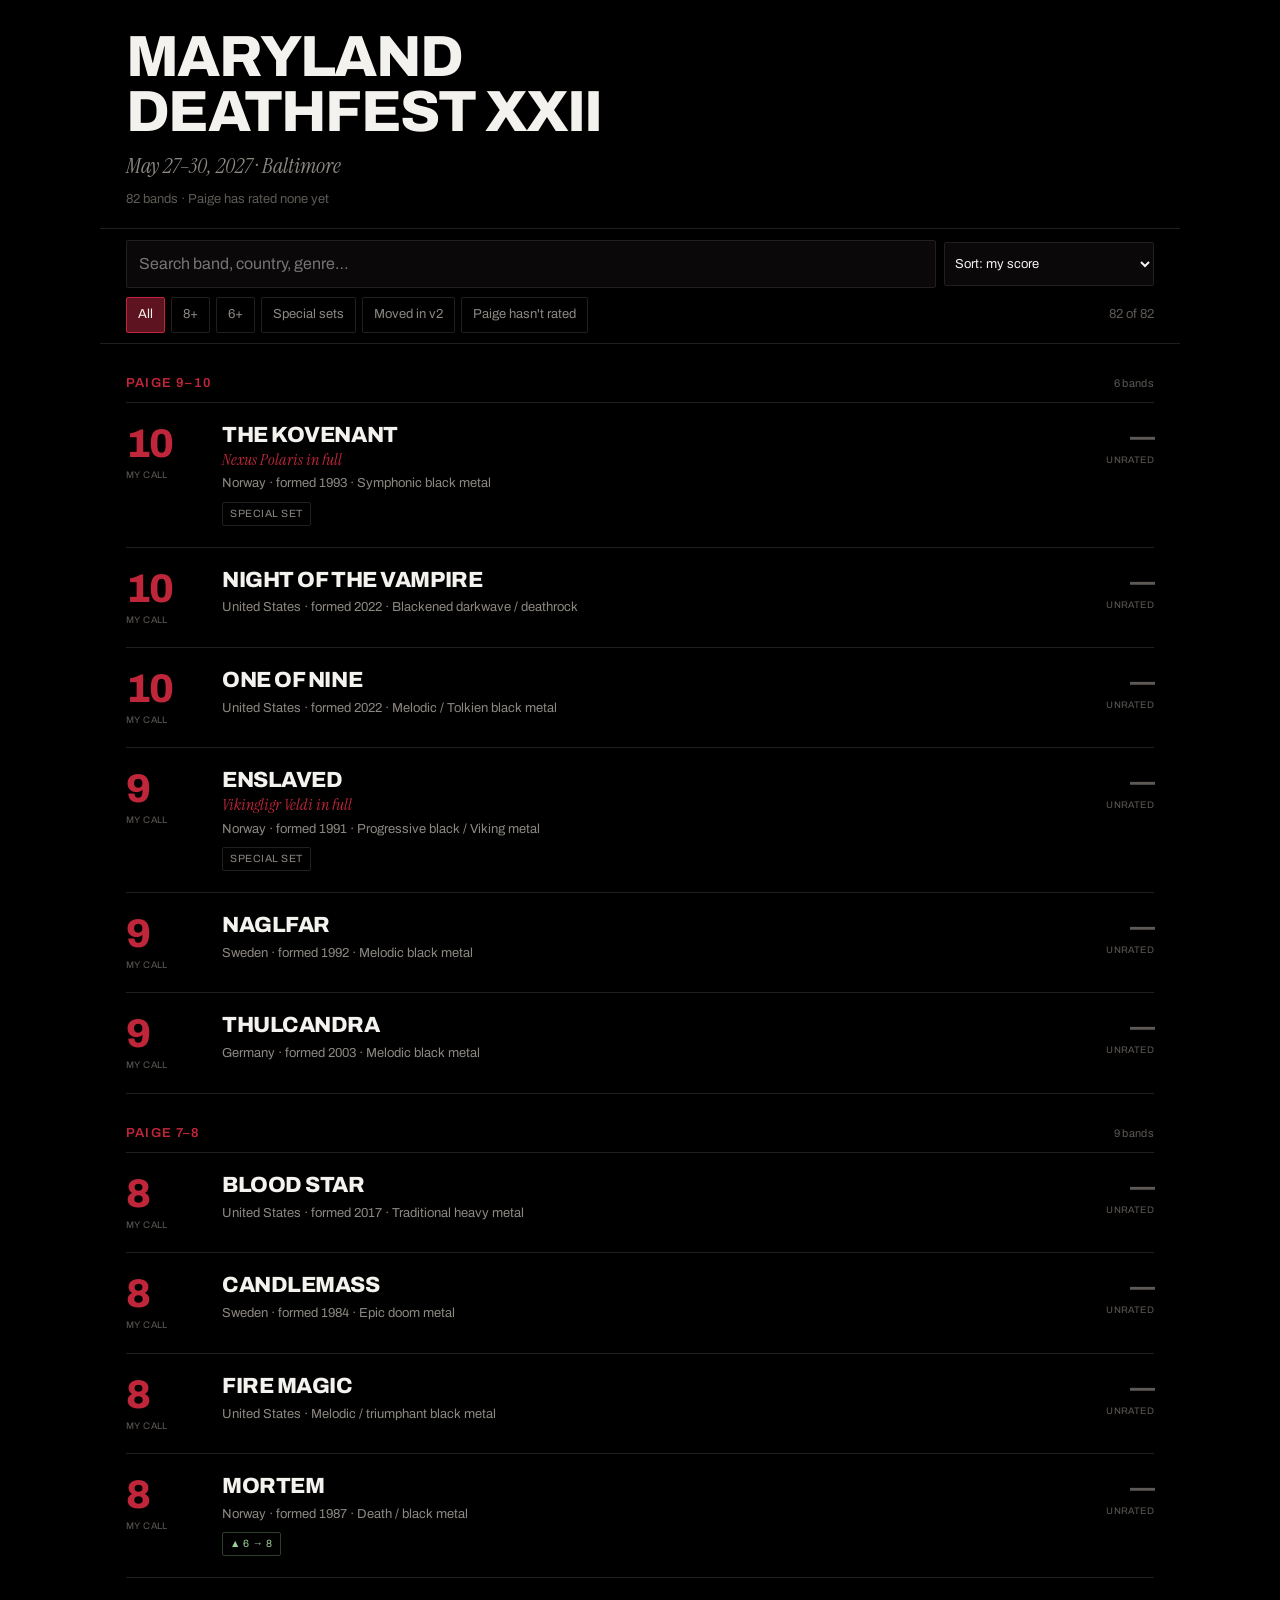
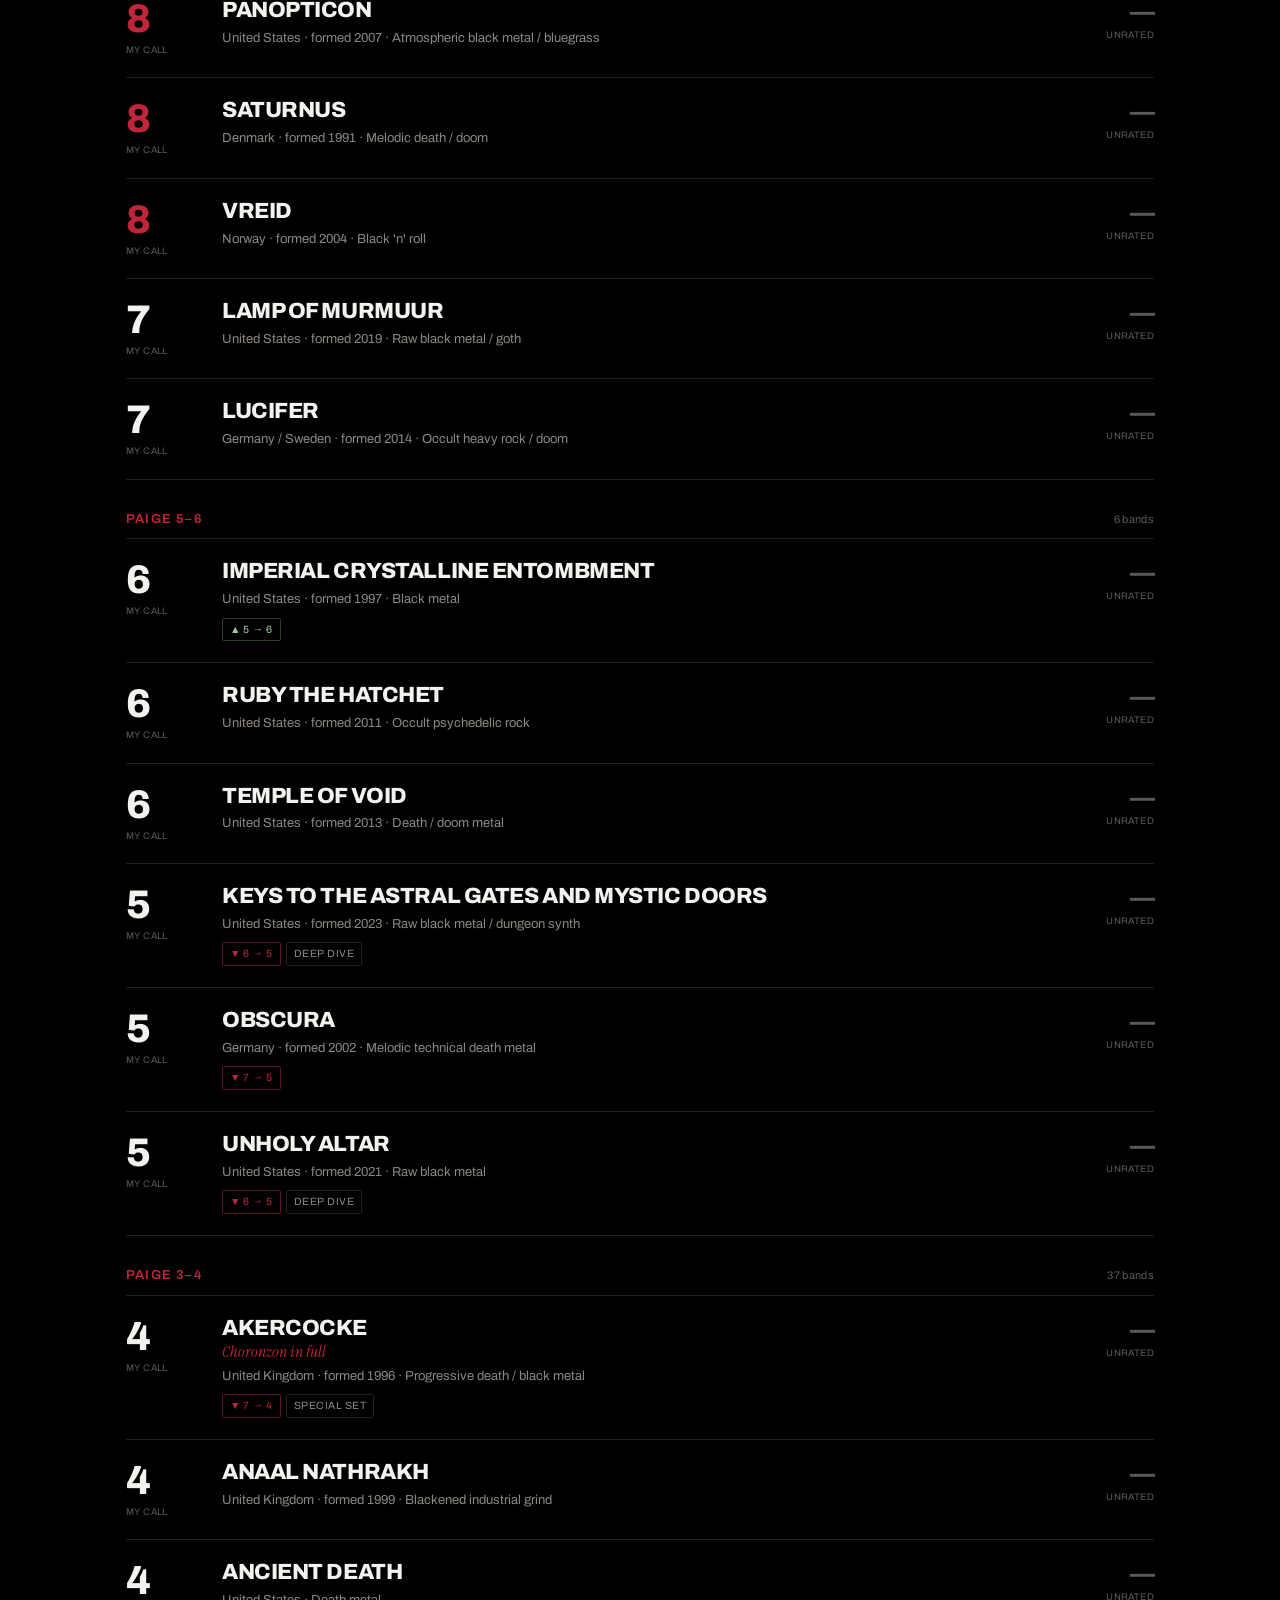
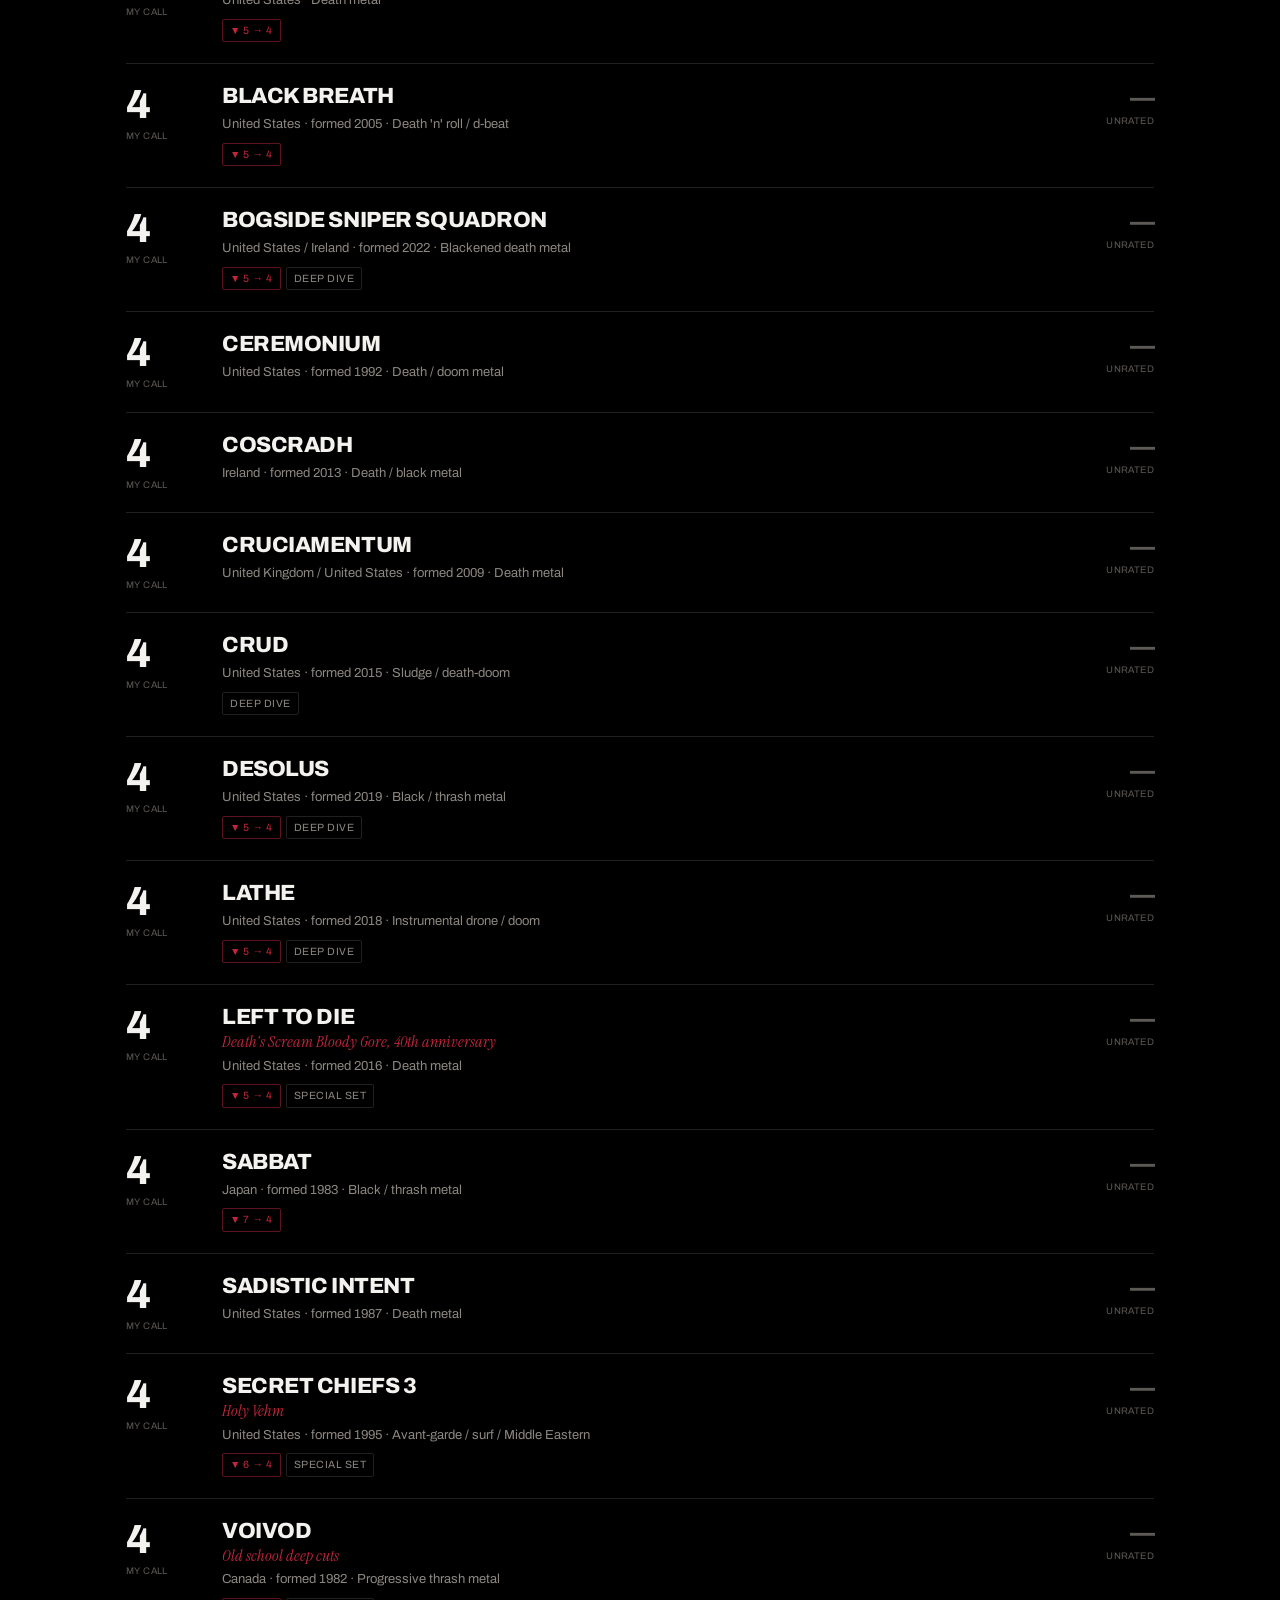
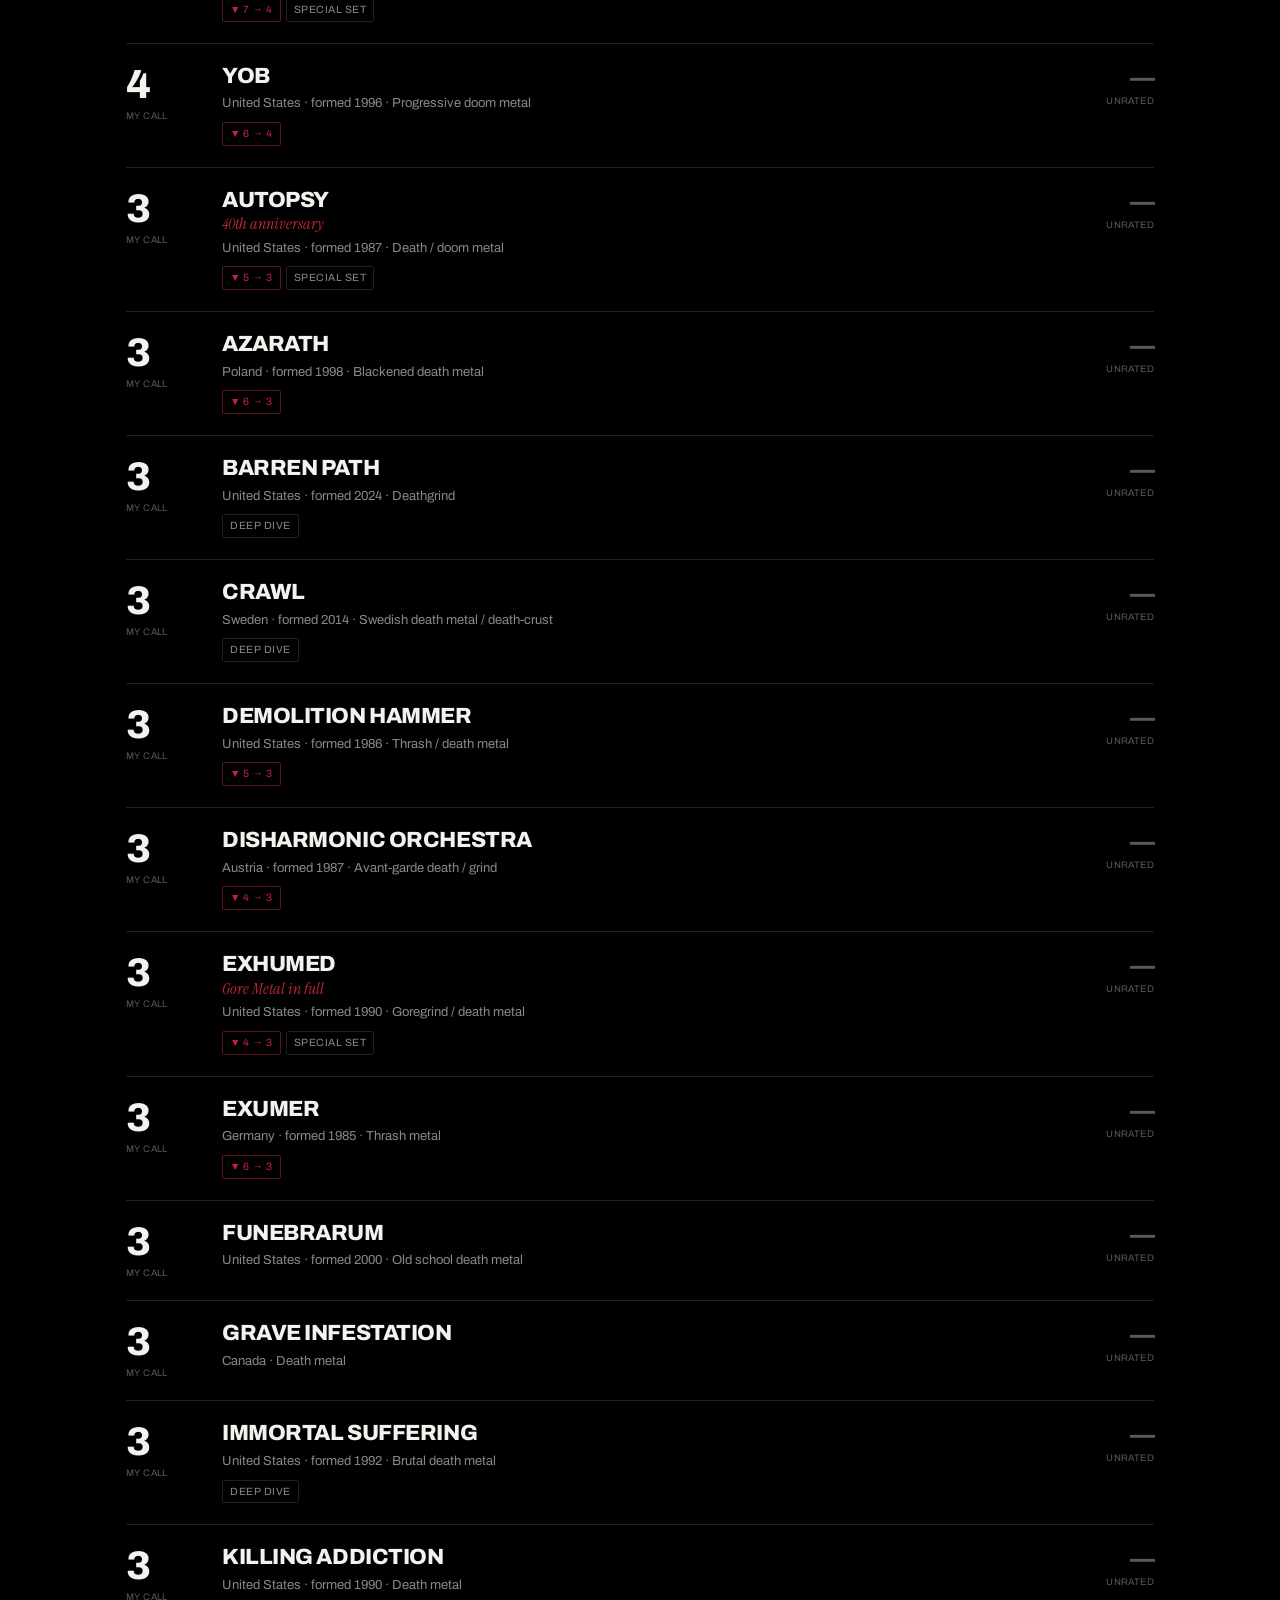
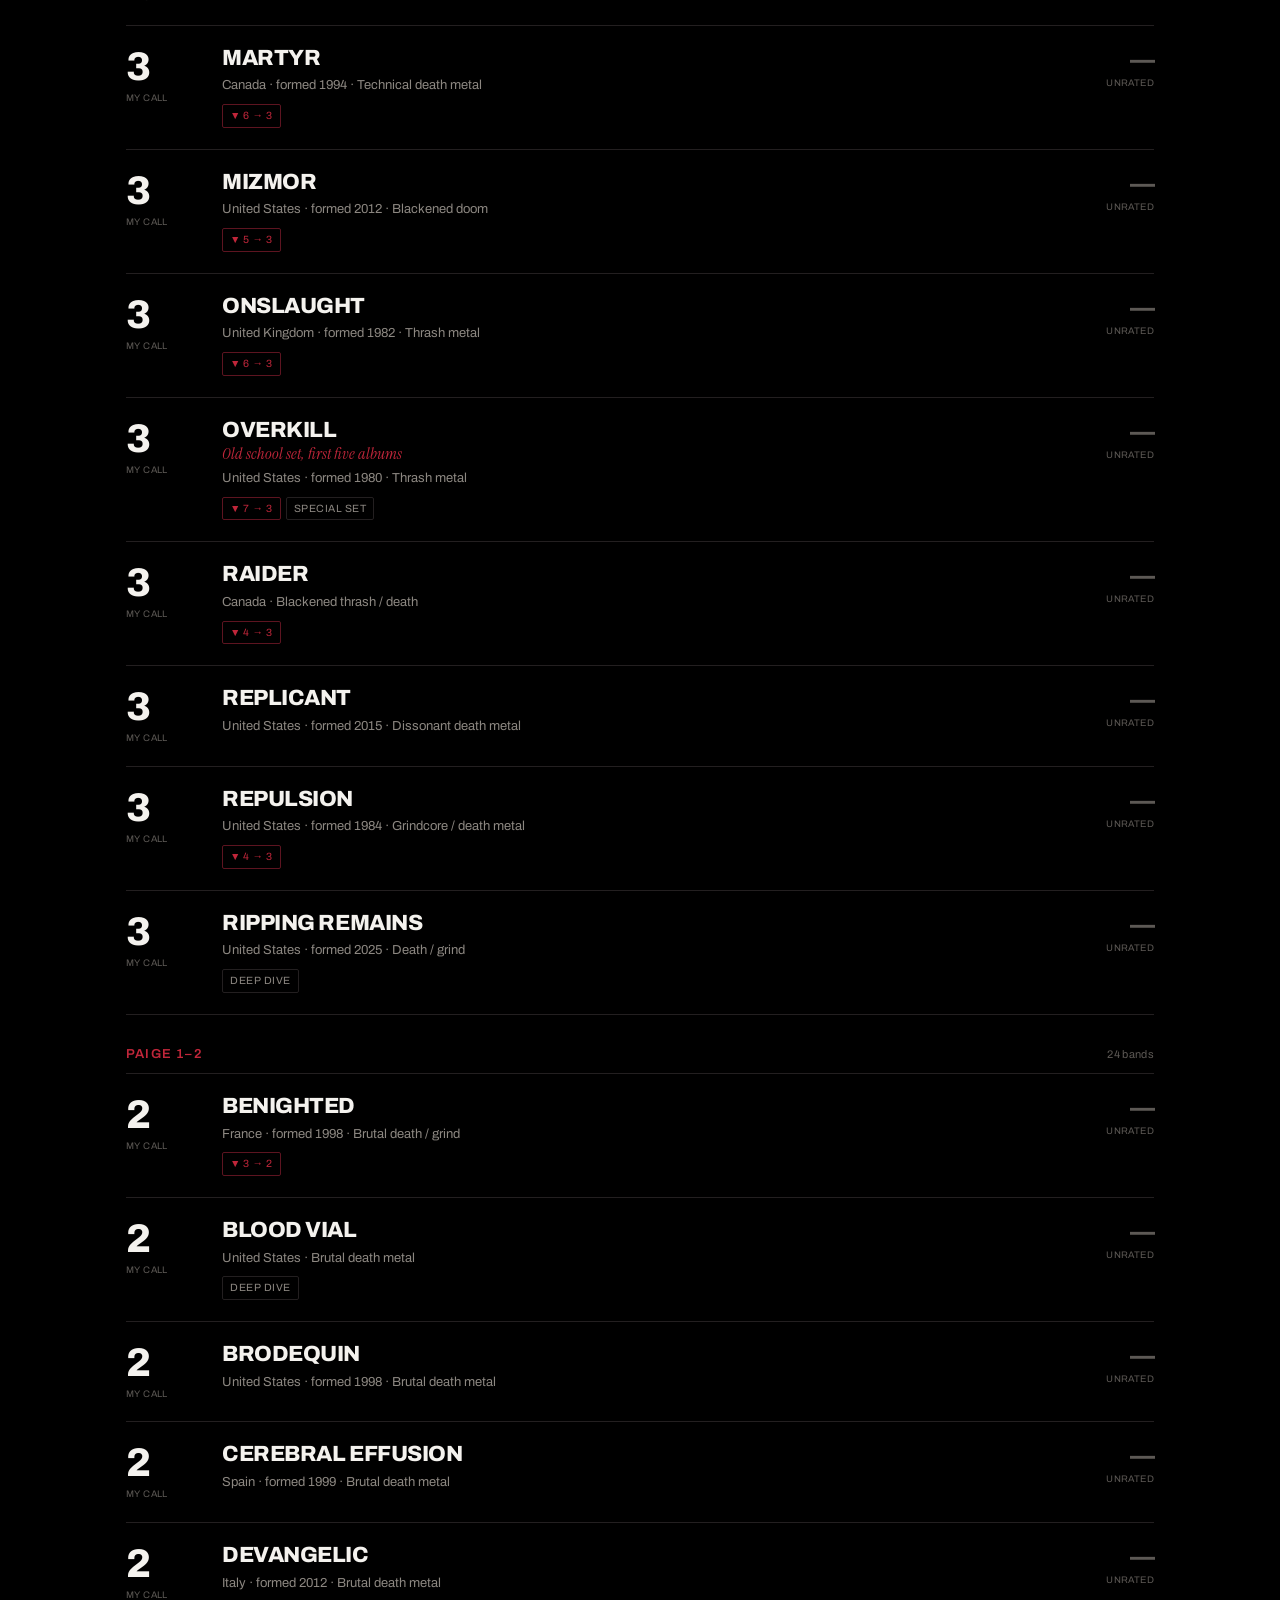
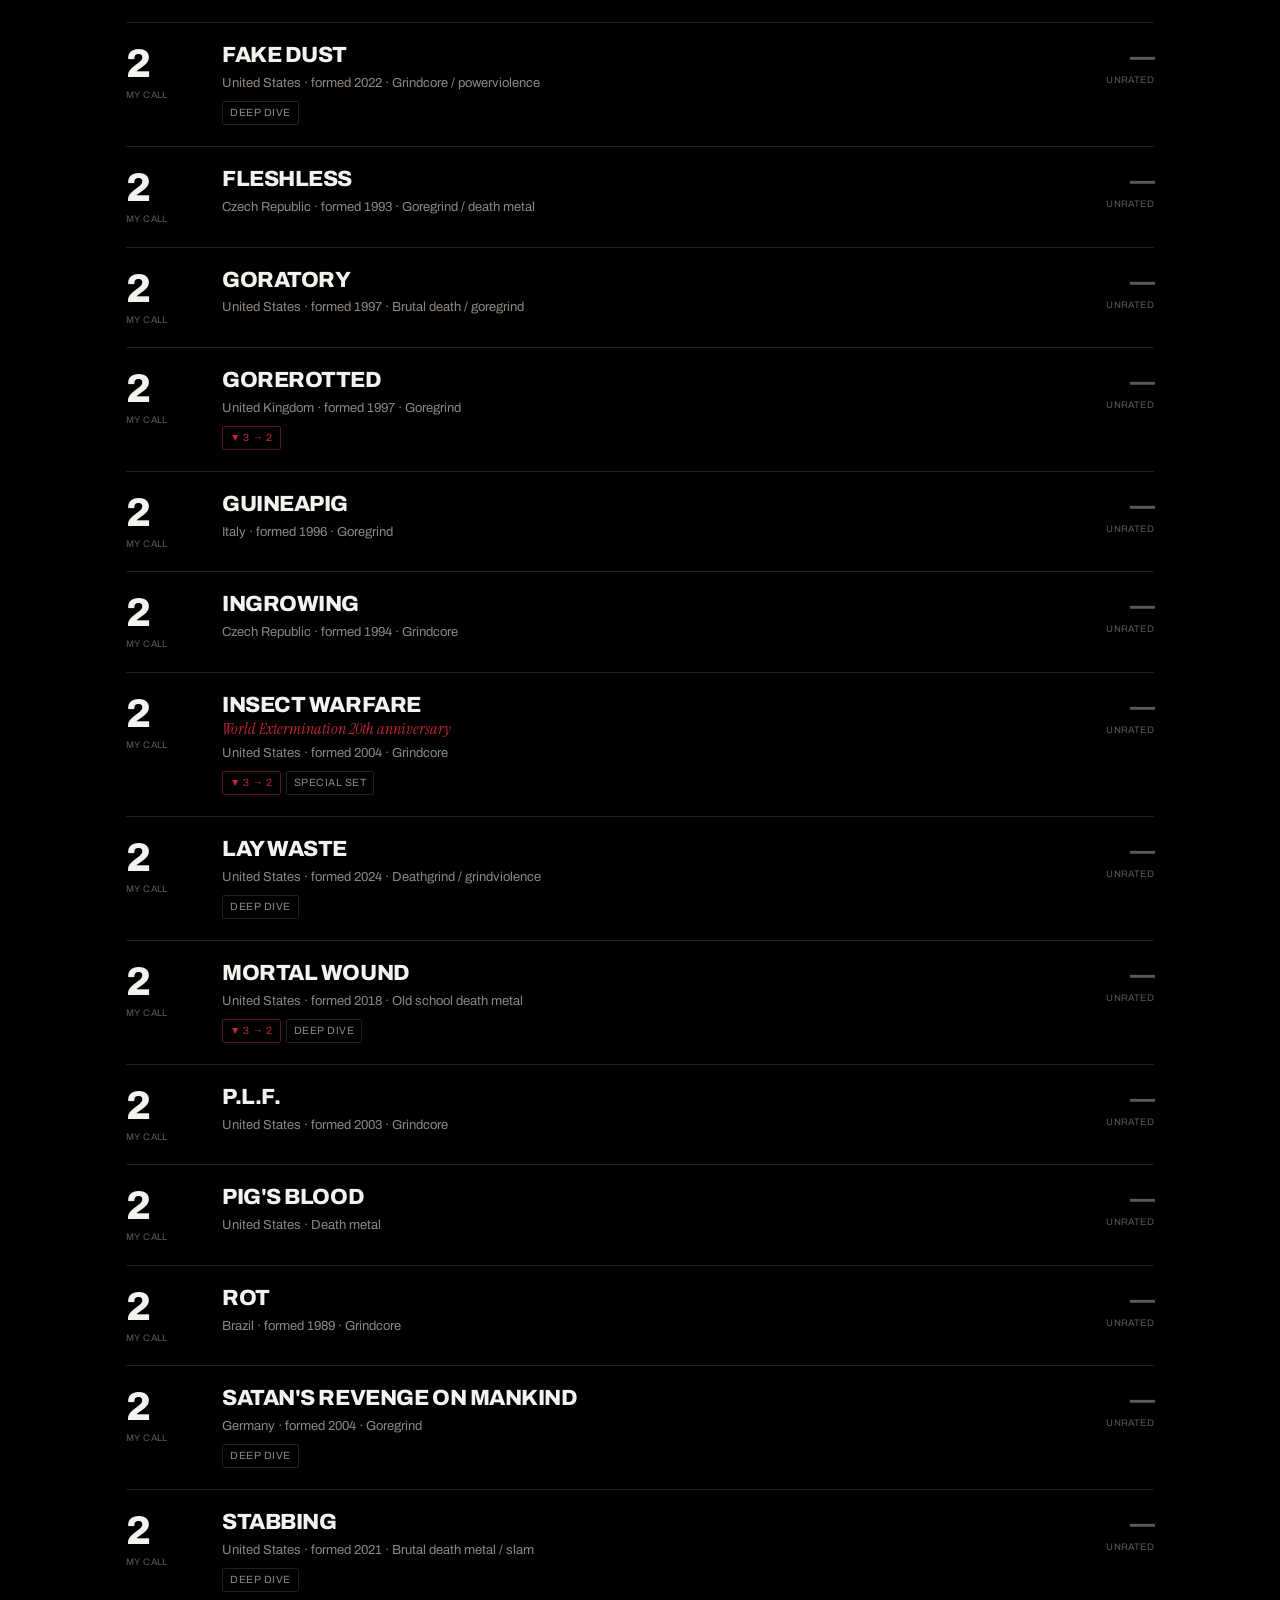
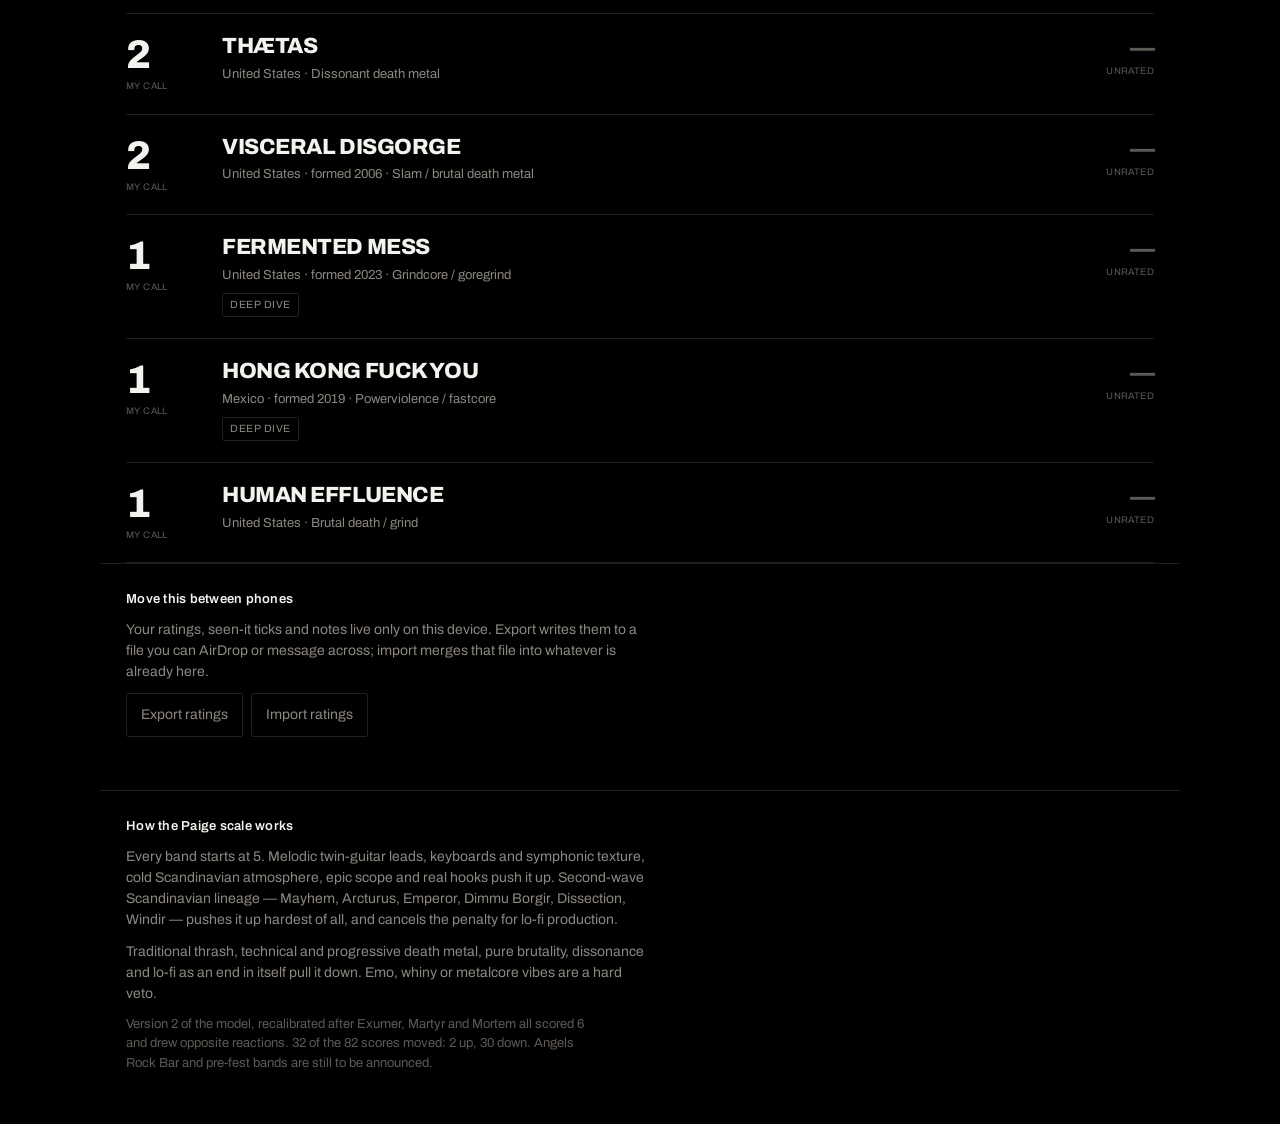
==== mdf/index.html @ 5a0ac35f "Add the MDF XXII companion app as an installable sub-app An offline-capable guide to the 82 announce" ====
<!DOCTYPE html>
<html lang="en">
<head>
<meta charset="utf-8">
<meta name="viewport" content="width=device-width, initial-scale=1, viewport-fit=cover">
<meta name="color-scheme" content="dark">
<meta name="theme-color" content="#000000">
<title>MDF XXII</title>
<link rel="manifest" href="./manifest.webmanifest">
<link rel="icon" href="./icons/icon-192.png" type="image/png">
<link rel="apple-touch-icon" href="./icons/apple-touch-icon-180.png">
<meta name="apple-mobile-web-app-capable" content="yes">
<meta name="mobile-web-app-capable" content="yes">
<meta name="apple-mobile-web-app-title" content="MDF XXII">
<meta name="apple-mobile-web-app-status-bar-style" content="black-translucent">
<meta name="description" content="Maryland Deathfest XXII band guide with the Paige scale, offline.">
<link rel="stylesheet" href="./app.css">
</head>
<body>

<header class="masthead">
  <h1>Maryland<br>Deathfest XXII</h1>
  <p class="dates">May 27&ndash;30, 2027 &middot; Baltimore</p>
  <p class="tally" id="tally">Loading&hellip;</p>
</header>

<div class="controls">
  <div class="row">
    <input type="search" id="q" placeholder="Search band, country, genre&hellip;" aria-label="Search bands"
           autocomplete="off" autocorrect="off" autocapitalize="off" spellcheck="false">
    <select id="sort" aria-label="Sort the list">
      <option value="paige">Sort: my score</option>
      <option value="gap">Sort: disagreements</option>
      <option value="name">Sort: band A&ndash;Z</option>
      <option value="country">Sort: country A&ndash;Z</option>
      <option value="formed">Sort: year formed</option>
    </select>
  </div>
  <div class="chips" role="group" aria-label="Filters">
    <button class="chip" data-filter="all" aria-pressed="true">All</button>
    <button class="chip" data-filter="p8">8+</button>
    <button class="chip" data-filter="p6">6+</button>
    <button class="chip" data-filter="sets">Special sets</button>
    <button class="chip" data-filter="moved">Moved in v2</button>
    <button class="chip" data-filter="unrated">Paige hasn't rated</button>
    <span class="count" id="count"></span>
  </div>
</div>

<main id="list" aria-live="polite"></main>

<section class="panel" id="tools">
  <h2>Move this between phones</h2>
  <p>Your ratings, seen-it ticks and notes live only on this device. Export writes them to a file you can
    AirDrop or message across; import merges that file into whatever is already here.</p>
  <div class="toolrow">
    <button id="export" class="btn">Export ratings</button>
    <button id="import" class="btn">Import ratings</button>
    <input type="file" id="importFile" accept="application/json,.json" hidden>
  </div>
  <p class="status" id="toolStatus" role="status"></p>
</section>

<footer>
  <h2>How the Paige scale works</h2>
  <p>Every band starts at 5. Melodic twin-guitar leads, keyboards and symphonic texture, cold Scandinavian
    atmosphere, epic scope and real hooks push it up. Second-wave Scandinavian lineage &mdash; Mayhem, Arcturus,
    Emperor, Dimmu Borgir, Dissection, Windir &mdash; pushes it up hardest of all, and cancels the penalty for
    lo-fi production.</p>
  <p>Traditional thrash, technical and progressive death metal, pure brutality, dissonance and lo-fi as an end
    in itself pull it down. Emo, whiny or metalcore vibes are a hard veto.</p>
  <p class="fine">Version 2 of the model, recalibrated after Exumer, Martyr and Mortem all scored 6 and drew
    opposite reactions. 32 of the 82 scores moved: 2 up, 30 down. Angels Rock Bar and pre-fest bands are
    still to be announced.</p>
</footer>

<script src="./app.js"></script>
</body>
</html>
---- mdf/app.css ----
/* Maryland Deathfest XXII companion. Black app, one accent, no light mode.
   Fonts are self-hosted so the app renders identically with no signal. */

@font-face{
  font-family:'Archivo';
  src:url('./fonts/archivo-var-latin.woff2') format('woff2');
  font-weight:100 900;
  font-style:normal;
  font-display:swap;
}
@font-face{
  font-family:'Instrument Serif';
  src:url('./fonts/instrument-serif-italic-latin.woff2') format('woff2');
  font-weight:400;
  font-style:italic;
  font-display:swap;
}

:root{
  --ink:#f4f2ee;
  --dim:#8c8781;
  --dimmer:#5d5955;
  --blood:#c0263a;
  --bloodlow:#5d1420;
  --rule:#231f20;
  --sunk:#0a0809;
  --sans:Archivo,-apple-system,BlinkMacSystemFont,"Helvetica Neue",Arial,sans-serif;
  --serif:'Instrument Serif',Georgia,serif;
  --gutter:18px;
  --tap:44px;
}

*{box-sizing:border-box;-webkit-tap-highlight-color:transparent}
html{-webkit-text-size-adjust:100%}

body{
  margin:0;
  background:#000;
  color:var(--ink);
  font-family:var(--sans);
  font-size:16px;
  line-height:1.5;
  padding-left:env(safe-area-inset-left);
  padding-right:env(safe-area-inset-right);
}

/* Every top-level band shares one gutter and one measure. */
.masthead,.controls,#list,.panel,footer{
  max-width:1080px;
  margin:0 auto;
  padding-left:var(--gutter);
  padding-right:var(--gutter);
}

/* ---- masthead ---- */
.masthead{
  padding-top:calc(30px + env(safe-area-inset-top));
  padding-bottom:18px;
  border-bottom:1px solid var(--rule);
}
h1{
  margin:0;
  font-size:clamp(30px,8.5vw,58px);
  font-weight:800;
  letter-spacing:-.03em;
  line-height:.94;
  text-transform:uppercase;
  text-wrap:balance;
}
.dates{
  margin:10px 0 0;
  font-family:var(--serif);
  font-style:italic;
  font-size:clamp(16px,4.2vw,22px);
  color:var(--dim);
}
.tally{margin:8px 0 0;color:var(--dimmer);font-size:13px;font-variant-numeric:tabular-nums}

/* ---- sticky controls ---- */
.controls{
  position:sticky;
  top:0;
  z-index:5;
  background:#000;
  border-bottom:1px solid var(--rule);
  padding-top:calc(11px + env(safe-area-inset-top));
  padding-bottom:10px;
}
.row{display:flex;gap:8px;align-items:center;flex-wrap:wrap}
input[type=search],select,textarea{
  background:var(--sunk);
  border:1px solid var(--rule);
  color:var(--ink);
  font:inherit;
  border-radius:2px;
}
input[type=search]{
  flex:2 1 150px;
  min-width:0;
  font-size:16px; /* 16px stops iOS zooming the page on focus */
  padding:11px 12px;
  min-height:var(--tap);
}
/* Shares the row with the search field rather than wrapping below it —
   that wrap cost 47px of sticky bar on every phone width. */
select{flex:1 1 112px;min-width:0;max-width:210px;font-size:13px;padding:0 6px;min-height:var(--tap)}
input[type=search]:focus{outline:2px solid var(--blood);outline-offset:-1px}
select:focus-visible,.chip:focus-visible,.btn:focus-visible,.rate button:focus-visible,
.rowhead:focus-visible,.seen:focus-visible,textarea:focus-visible{
  outline:2px solid var(--blood);
  outline-offset:2px;
}
.chips{display:flex;flex-wrap:wrap;gap:6px;margin-top:9px;align-items:center}
.chip{
  background:none;
  border:1px solid var(--rule);
  color:var(--dim);
  font:inherit;
  font-size:13px;
  padding:7px 11px;
  min-height:36px;
  border-radius:2px;
  cursor:pointer;
}
.chip[aria-pressed=true]{border-color:var(--blood);color:var(--ink);background:var(--bloodlow)}
.count{
  margin-left:auto;
  color:var(--dimmer);
  font-size:13px;
  white-space:nowrap;
  font-variant-numeric:tabular-nums;
}

/* ---- list ---- */
#list{padding-top:0;padding-bottom:0}
.ghead{
  display:flex;
  align-items:baseline;
  justify-content:space-between;
  gap:14px;
  margin:0;
  padding:30px 0 9px;
  border-bottom:1px solid var(--rule);
  font-size:13px;
  font-weight:600;
  text-transform:uppercase;
  letter-spacing:.09em;
  color:var(--blood);
}
.ghead small{
  color:var(--dimmer);
  font-size:11px;
  font-weight:400;
  letter-spacing:.03em;
  text-transform:none;
  white-space:nowrap;
  font-variant-numeric:tabular-nums;
}

.band{border-bottom:1px solid var(--rule)}

/* The whole collapsed row is the tap target. */
.rowhead{
  width:100%;
  display:grid;
  grid-template-columns:52px 1fr auto;
  gap:0 15px;
  align-items:start;
  background:none;
  border:0;
  color:inherit;
  font:inherit;
  text-align:left;
  padding:17px 0;
  min-height:var(--tap);
  cursor:pointer;
}
.score{font-size:31px;font-weight:800;line-height:1;letter-spacing:-.04em}
.score small{
  display:block;
  font-size:9.5px;
  font-weight:400;
  letter-spacing:.04em;
  text-transform:uppercase;
  color:var(--dimmer);
  margin-top:5px;
  line-height:1.3;
}
.s-hi{color:var(--blood)}
.bandname{
  margin:0;
  font-size:clamp(17px,4.6vw,22px);
  font-weight:800;
  text-transform:uppercase;
  letter-spacing:-.02em;
  line-height:1.08;
}
.setnote{
  display:block;
  margin-top:3px;
  font-family:var(--serif);
  font-style:italic;
  font-weight:400;
  font-size:.74em;
  text-transform:none;
  letter-spacing:0;
  color:var(--blood);
}
.facts{margin:6px 0 0;color:var(--dim);font-size:13px}
.tags{display:flex;flex-wrap:wrap;gap:5px;margin-top:8px}
.tag{
  font-size:10.5px;
  letter-spacing:.05em;
  text-transform:uppercase;
  color:var(--dim);
  border:1px solid var(--rule);
  padding:3px 7px;
  border-radius:2px;
}
.tag.down{color:var(--blood);border-color:var(--bloodlow)}
.tag.up{color:#9ecf9a;border-color:#2c3f2b}
.tag.seentag{color:var(--ink);border-color:var(--dimmer)}

/* Paige's rating, shown on the collapsed row once set. */
.her{text-align:right;min-width:56px}
.her b{display:block;font-size:25px;font-weight:800;line-height:1;letter-spacing:-.03em}
.her small{
  display:block;
  font-size:9.5px;
  text-transform:uppercase;
  letter-spacing:.04em;
  color:var(--dimmer);
  margin-top:4px;
}
.her .gap{color:var(--blood);font-size:11px;margin-top:3px;display:block}
.chev{color:var(--dimmer);font-size:13px;align-self:center}

/* ---- expanded detail ---- */
.detail{display:none;padding:0 0 22px}
.band.open .detail{display:block}
.detail p{margin:0 0 11px;max-width:66ch;font-size:15px}
.detail .label{color:var(--blood);font-weight:600}
.detail .meta{color:var(--dim);font-size:14px}
.detail .meta .label{color:var(--ink);font-weight:600}
.revision{
  border-left:2px solid var(--bloodlow);
  padding-left:11px;
  color:var(--dim);
  font-size:14px;
}
.revision .label{color:var(--blood);font-weight:600}

fieldset{border:0;margin:16px 0 0;padding:0}
legend{
  padding:0;
  font-size:11px;
  text-transform:uppercase;
  letter-spacing:.08em;
  color:var(--dimmer);
  margin-bottom:8px;
}
.rate{display:grid;grid-template-columns:repeat(5,1fr);gap:6px;max-width:420px}
.rate button{
  background:var(--sunk);
  border:1px solid var(--rule);
  color:var(--ink);
  font:inherit;
  font-size:16px;
  font-weight:600;
  min-height:var(--tap);
  border-radius:2px;
  cursor:pointer;
  font-variant-numeric:tabular-nums;
}
.rate button[aria-pressed=true]{background:var(--blood);border-color:var(--blood);color:#fff}
.detailrow{display:flex;flex-wrap:wrap;gap:8px;margin-top:12px;align-items:center}
.seen,.btn{
  background:none;
  border:1px solid var(--rule);
  color:var(--dim);
  font:inherit;
  font-size:14px;
  padding:0 14px;
  min-height:var(--tap);
  border-radius:2px;
  cursor:pointer;
}
.seen[aria-pressed=true]{border-color:var(--blood);background:var(--bloodlow);color:var(--ink)}
.clear{color:var(--dimmer)}
textarea{
  width:100%;
  max-width:66ch;
  margin-top:12px;
  padding:11px 12px;
  font-size:16px;
  min-height:76px;
  resize:vertical;
}

/* ---- panels ---- */
.panel,footer{border-top:1px solid var(--rule);padding-top:26px;padding-bottom:26px}
.panel h2,footer h2{font-size:13px;font-weight:600;letter-spacing:.02em;margin:0 0 9px}
.panel p,footer p{margin:0 0 11px;color:var(--dim);font-size:14px;max-width:66ch}
.toolrow{display:flex;flex-wrap:wrap;gap:8px;margin-top:4px}
.status{color:var(--blood);font-size:13px;min-height:1.2em;margin:10px 0 0}
.fine{color:var(--dimmer);font-size:13px}
footer{padding-bottom:calc(40px + env(safe-area-inset-bottom))}
.empty{padding:56px 0;color:var(--dim)}
.loaderr{padding:40px 0;color:var(--ink)}
.loaderr code{
  display:block;
  margin-top:10px;
  padding:11px 12px;
  background:var(--sunk);
  border:1px solid var(--rule);
  color:var(--dim);
  font-size:13px;
  overflow-x:auto;
}

@media (min-width:720px){
  .rowhead{grid-template-columns:74px 1fr auto;gap:0 22px;padding:21px 0}
  .score{font-size:40px}
  :root{--gutter:26px}
}
@media (prefers-reduced-motion:no-preference){
  html{scroll-behavior:smooth}
}
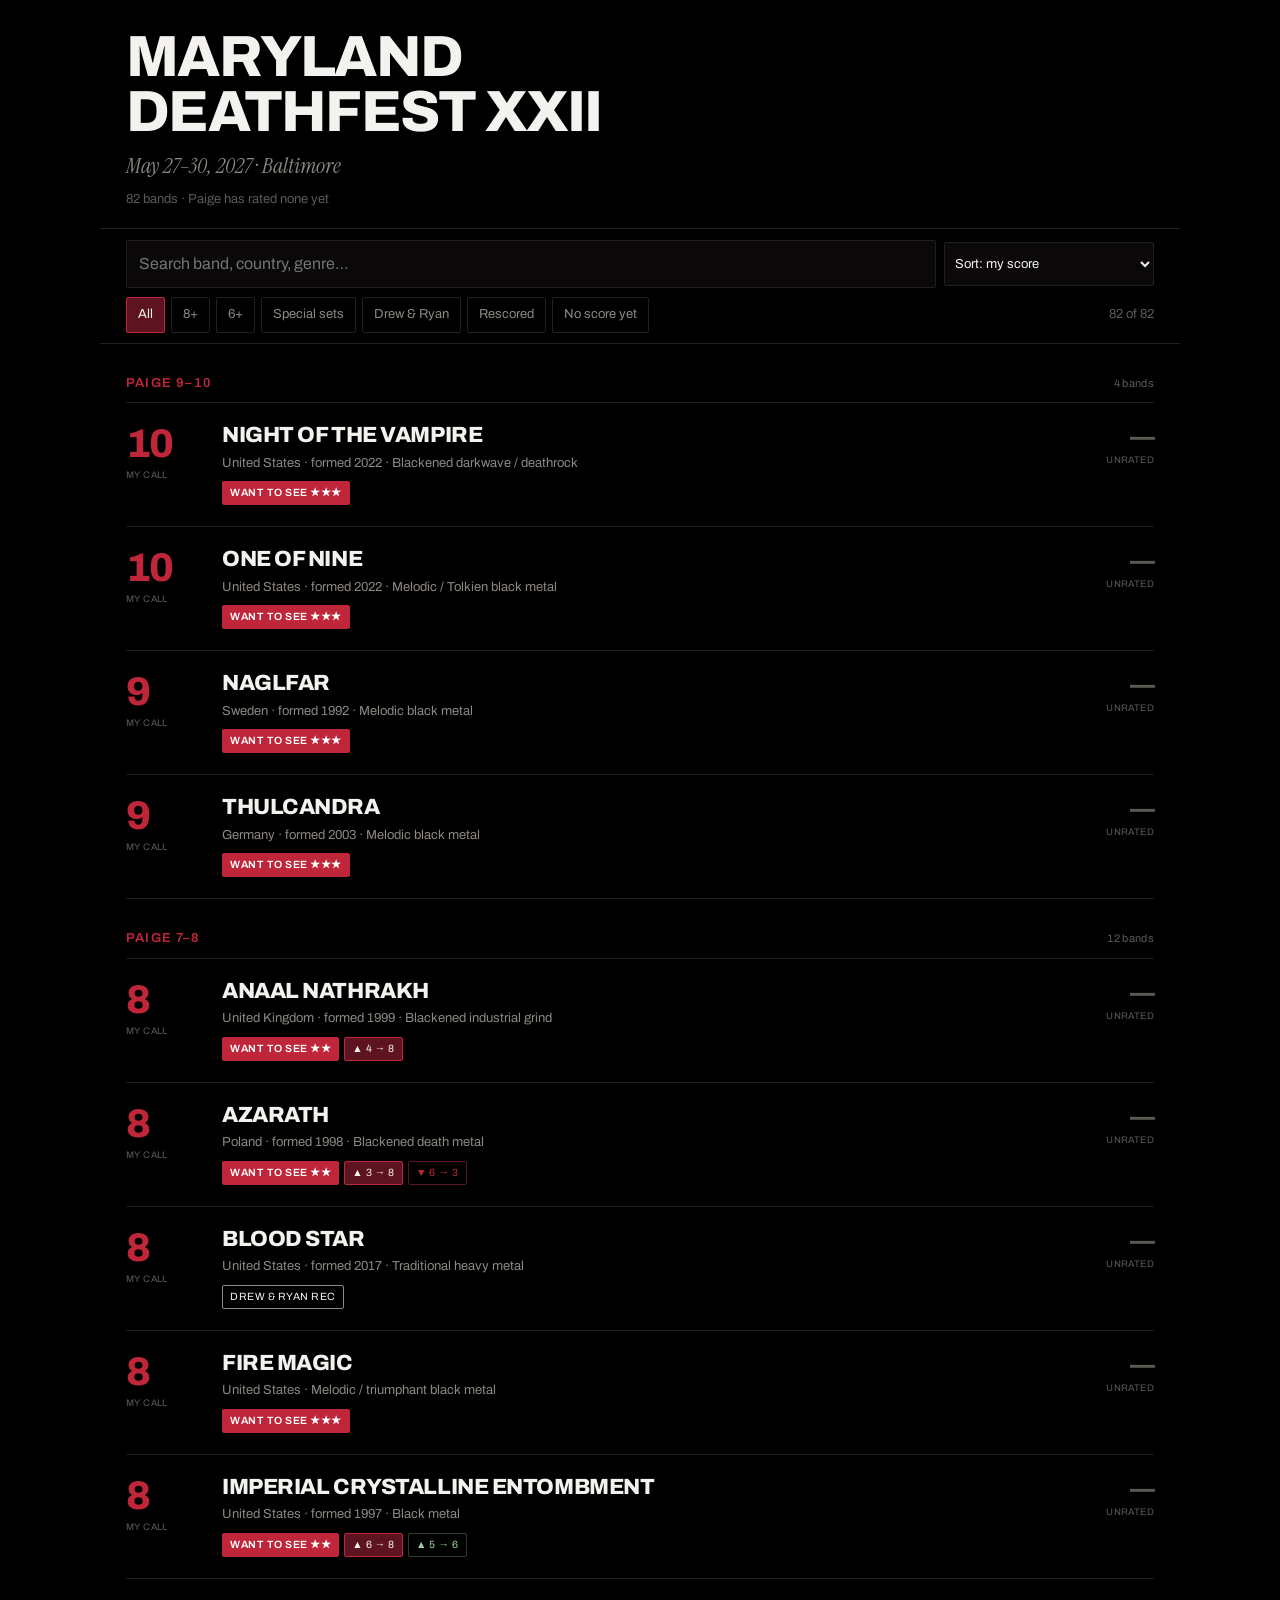
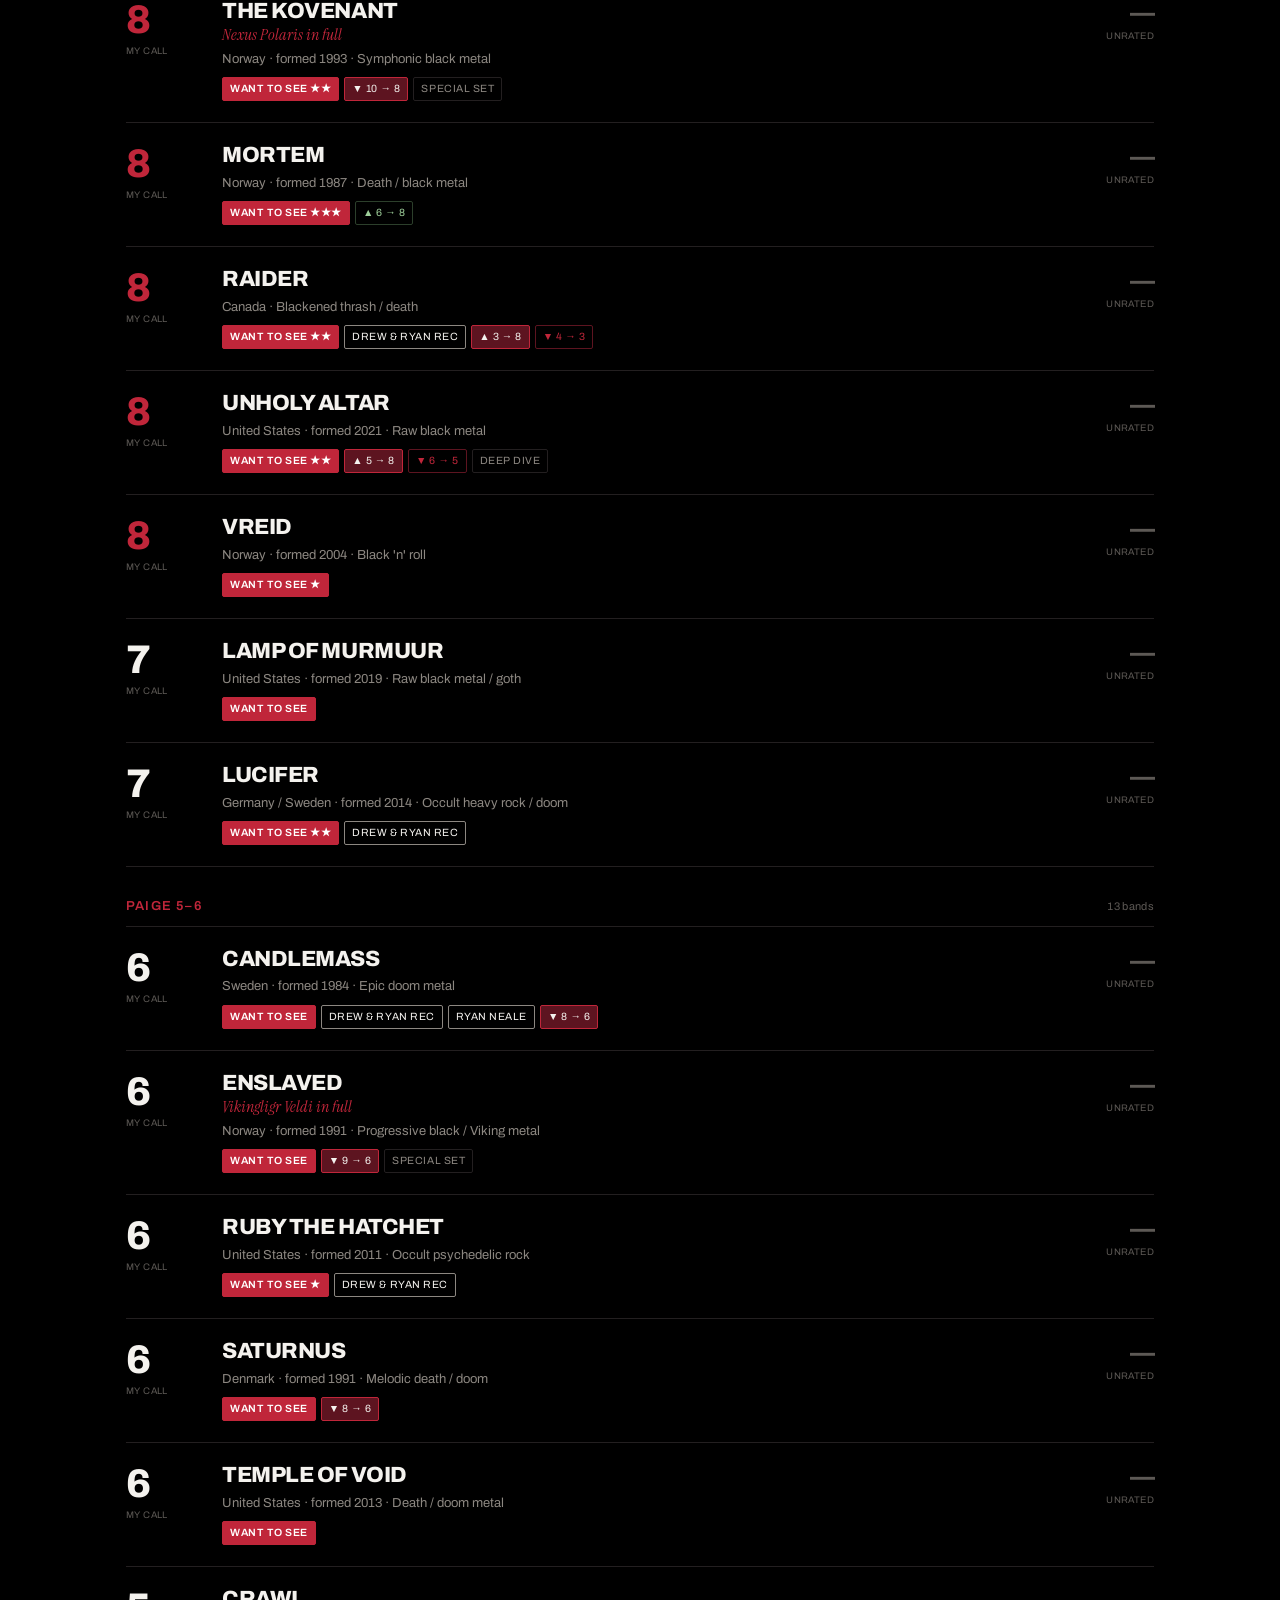
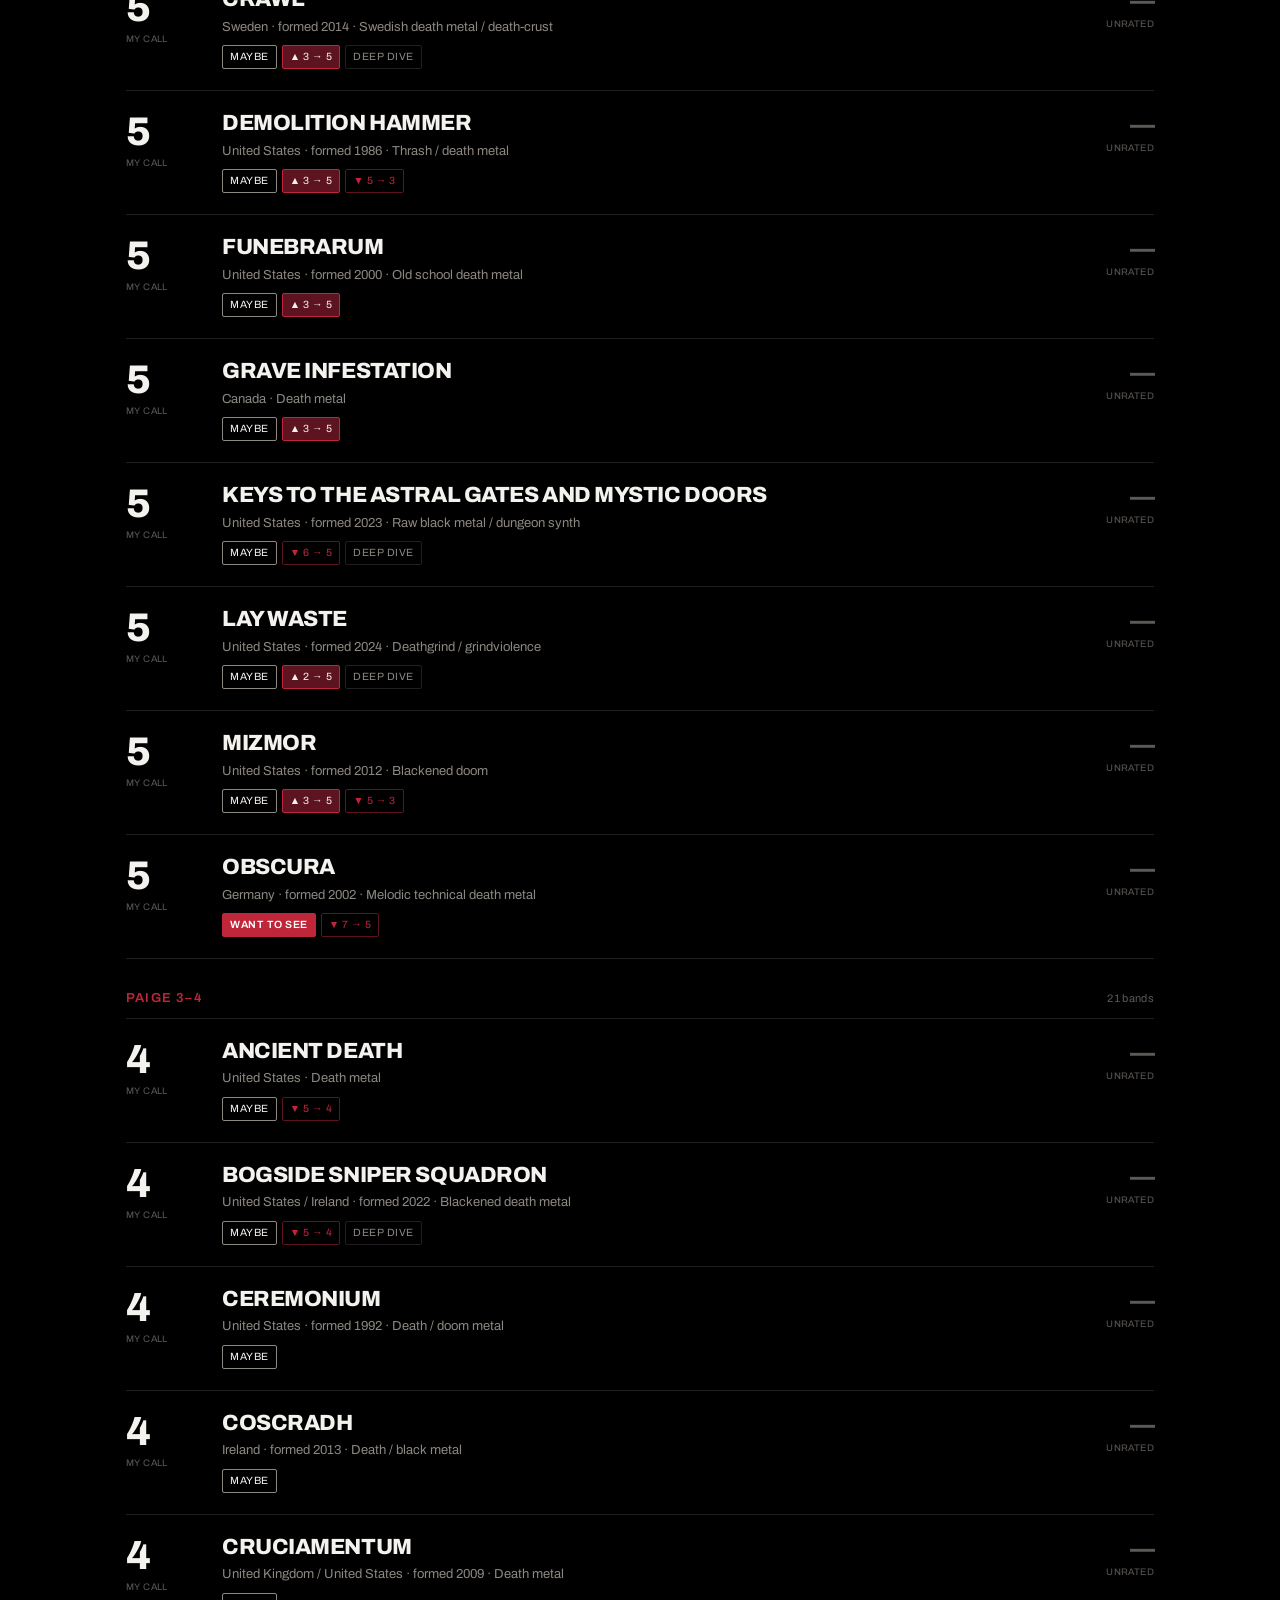
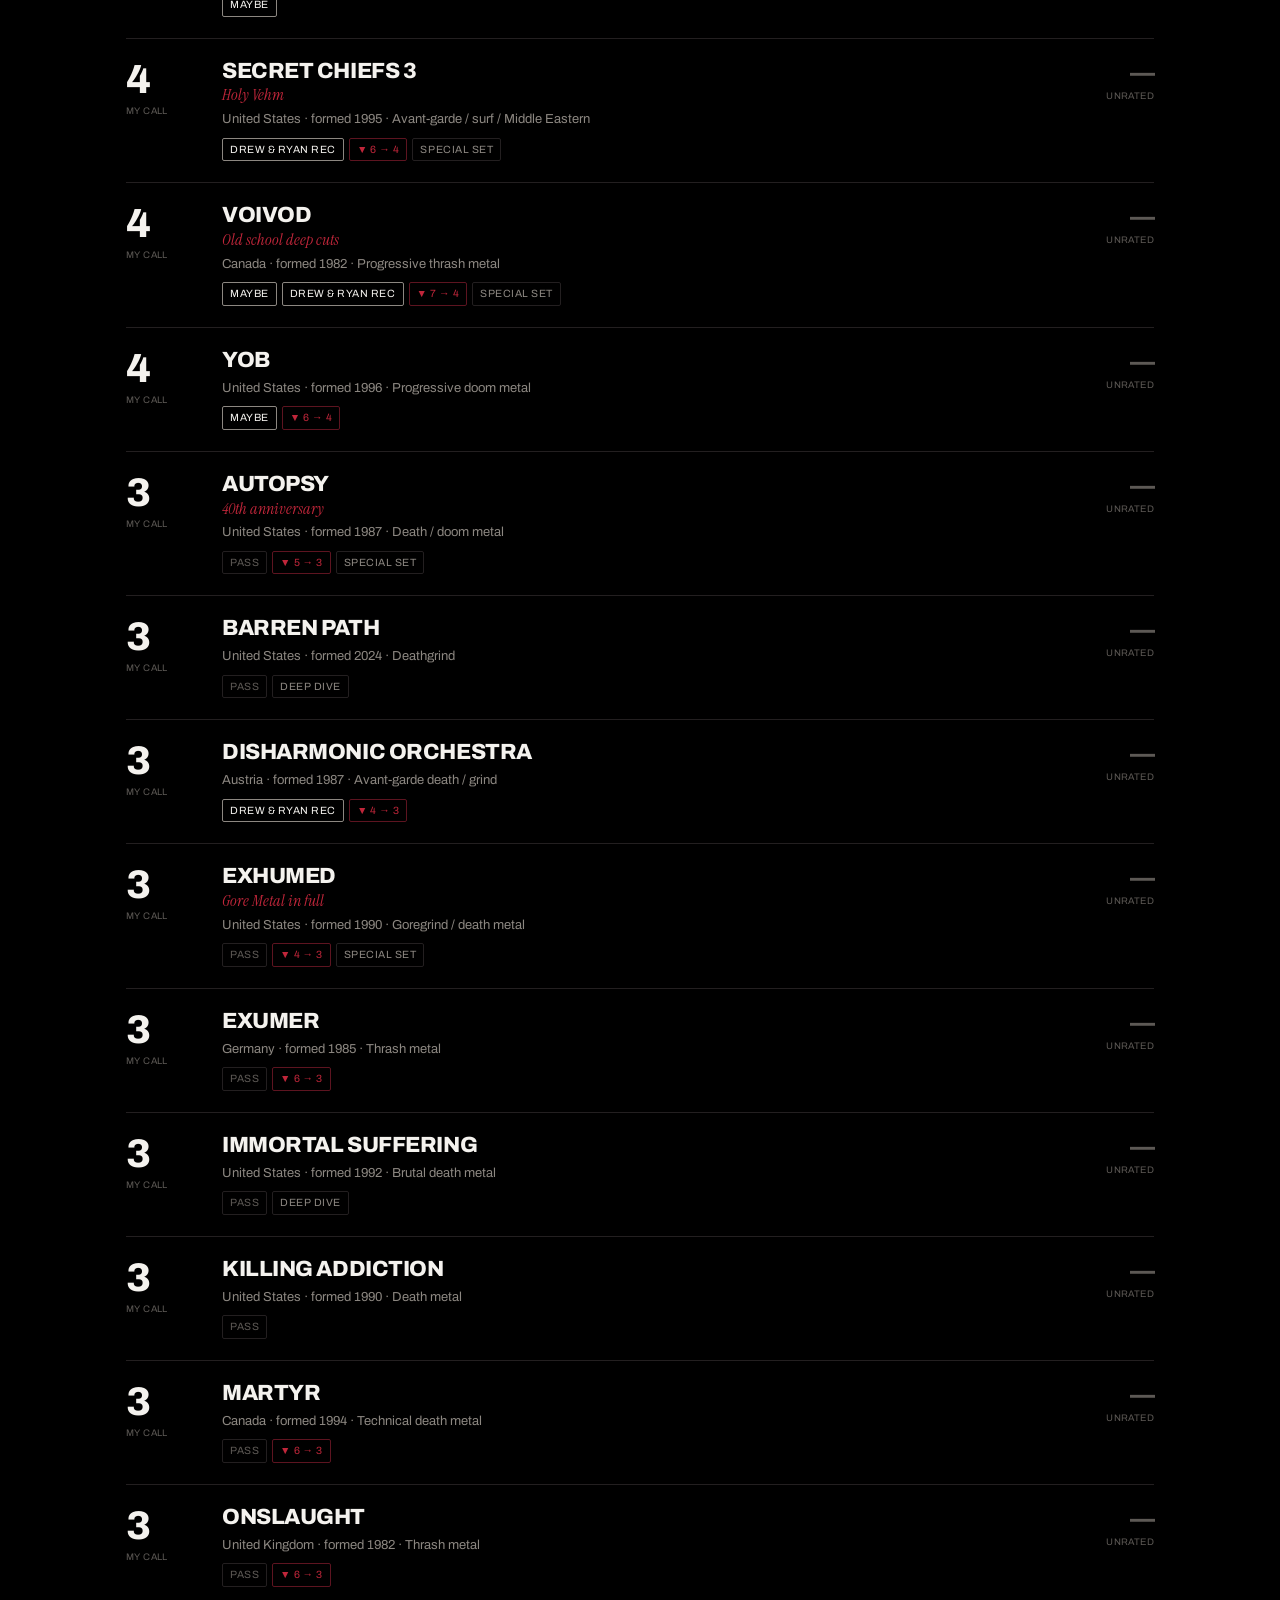
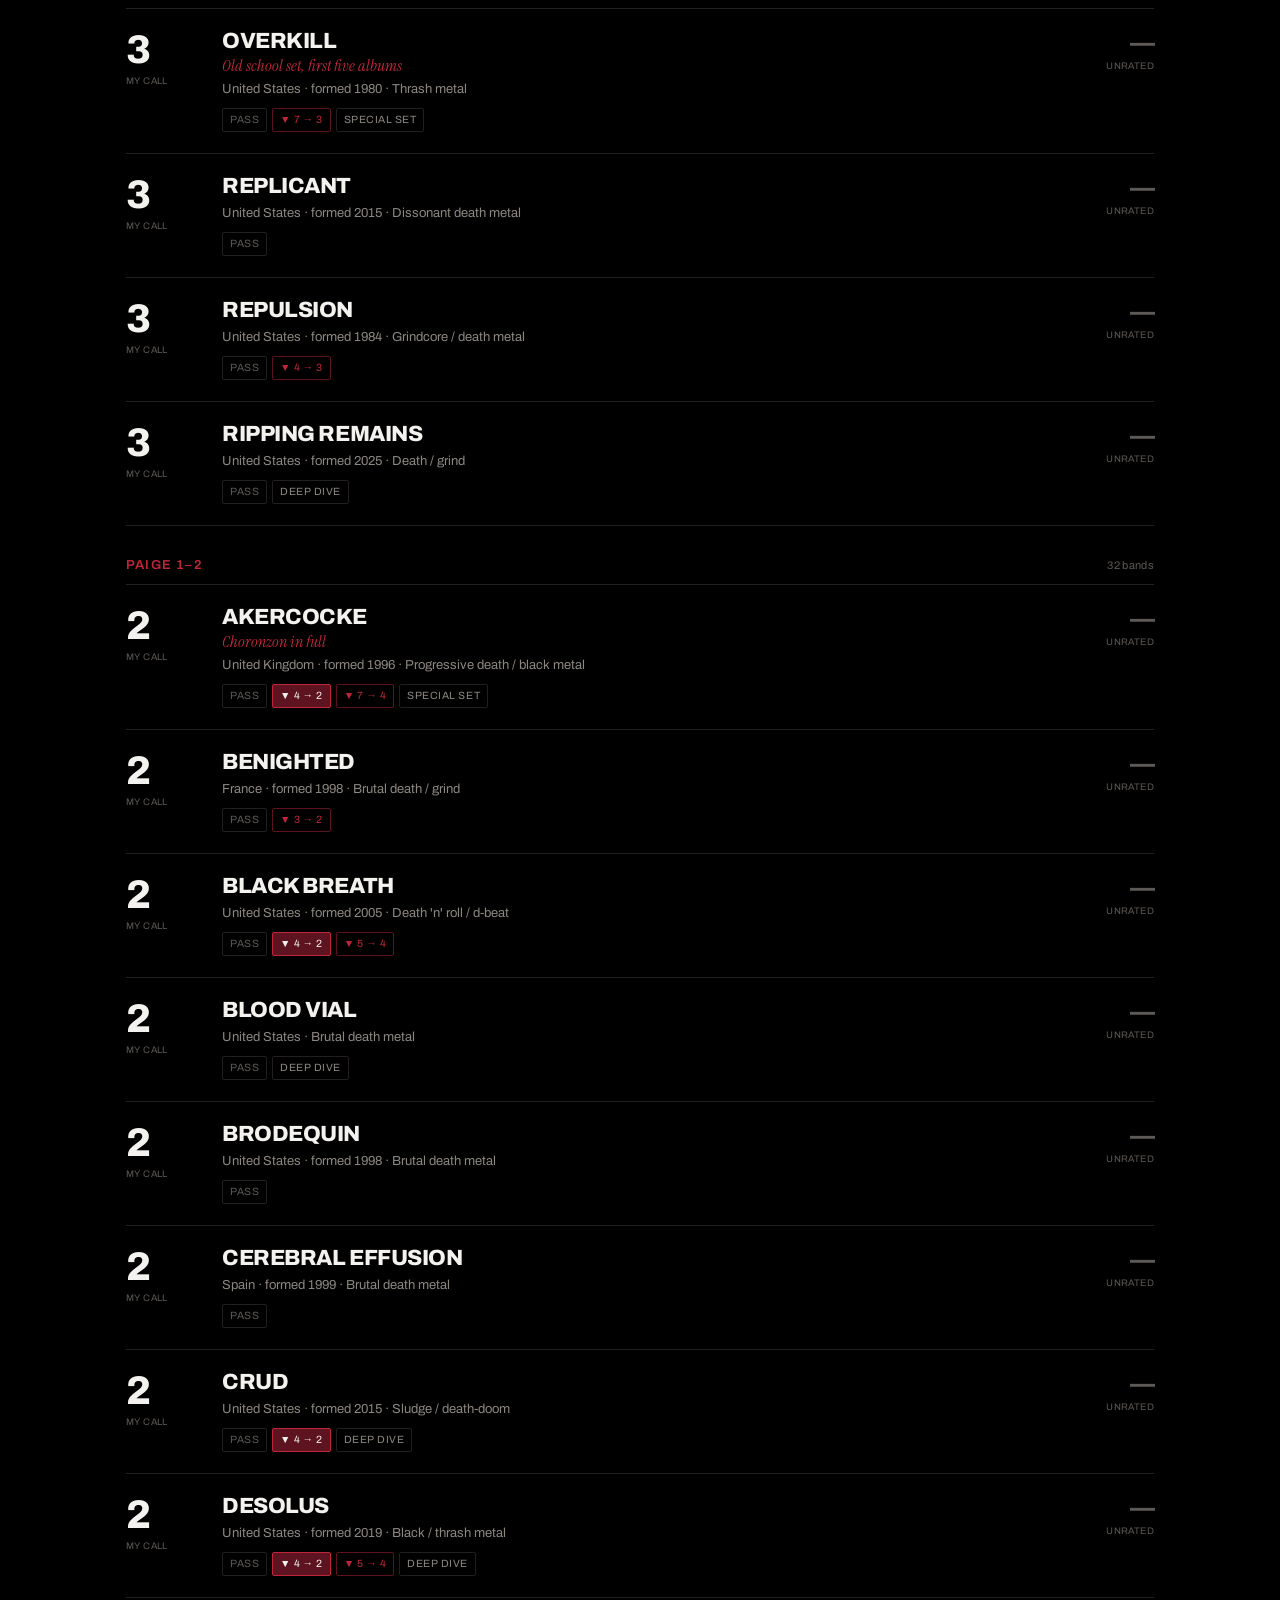
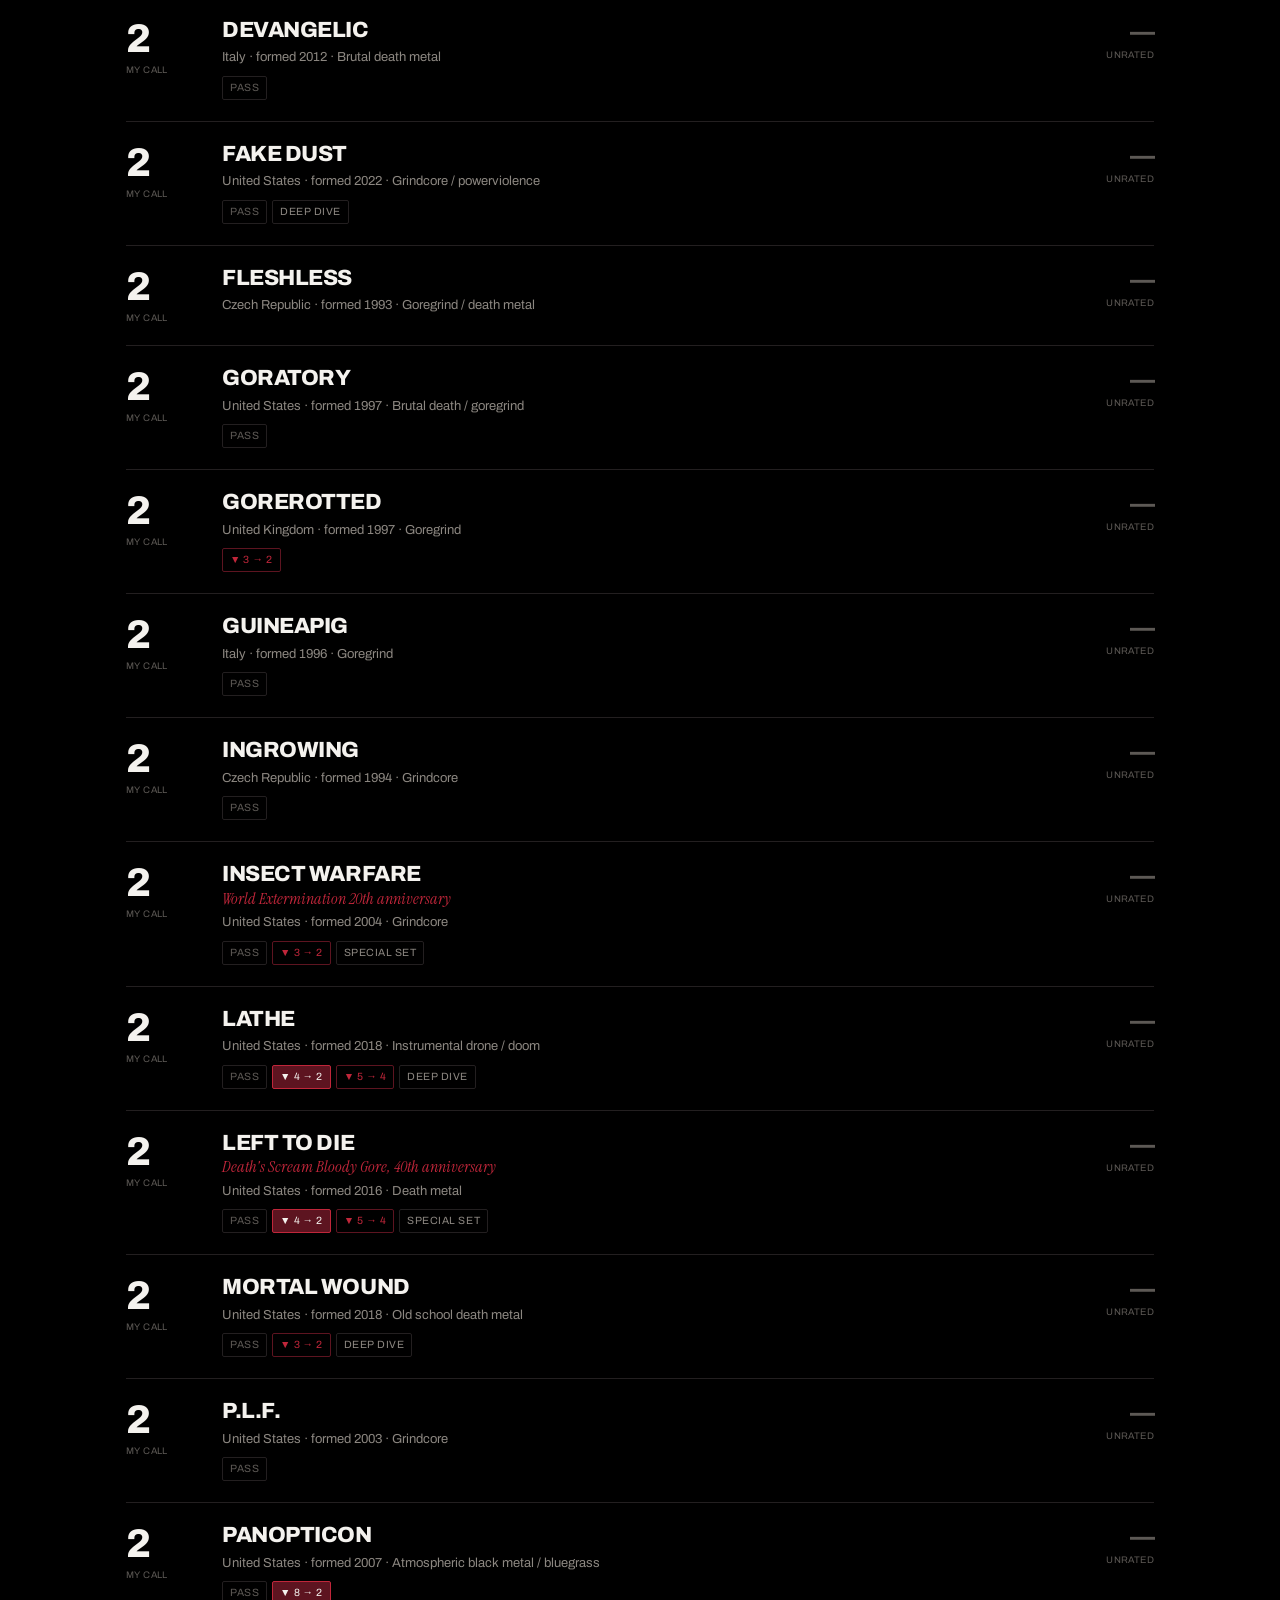
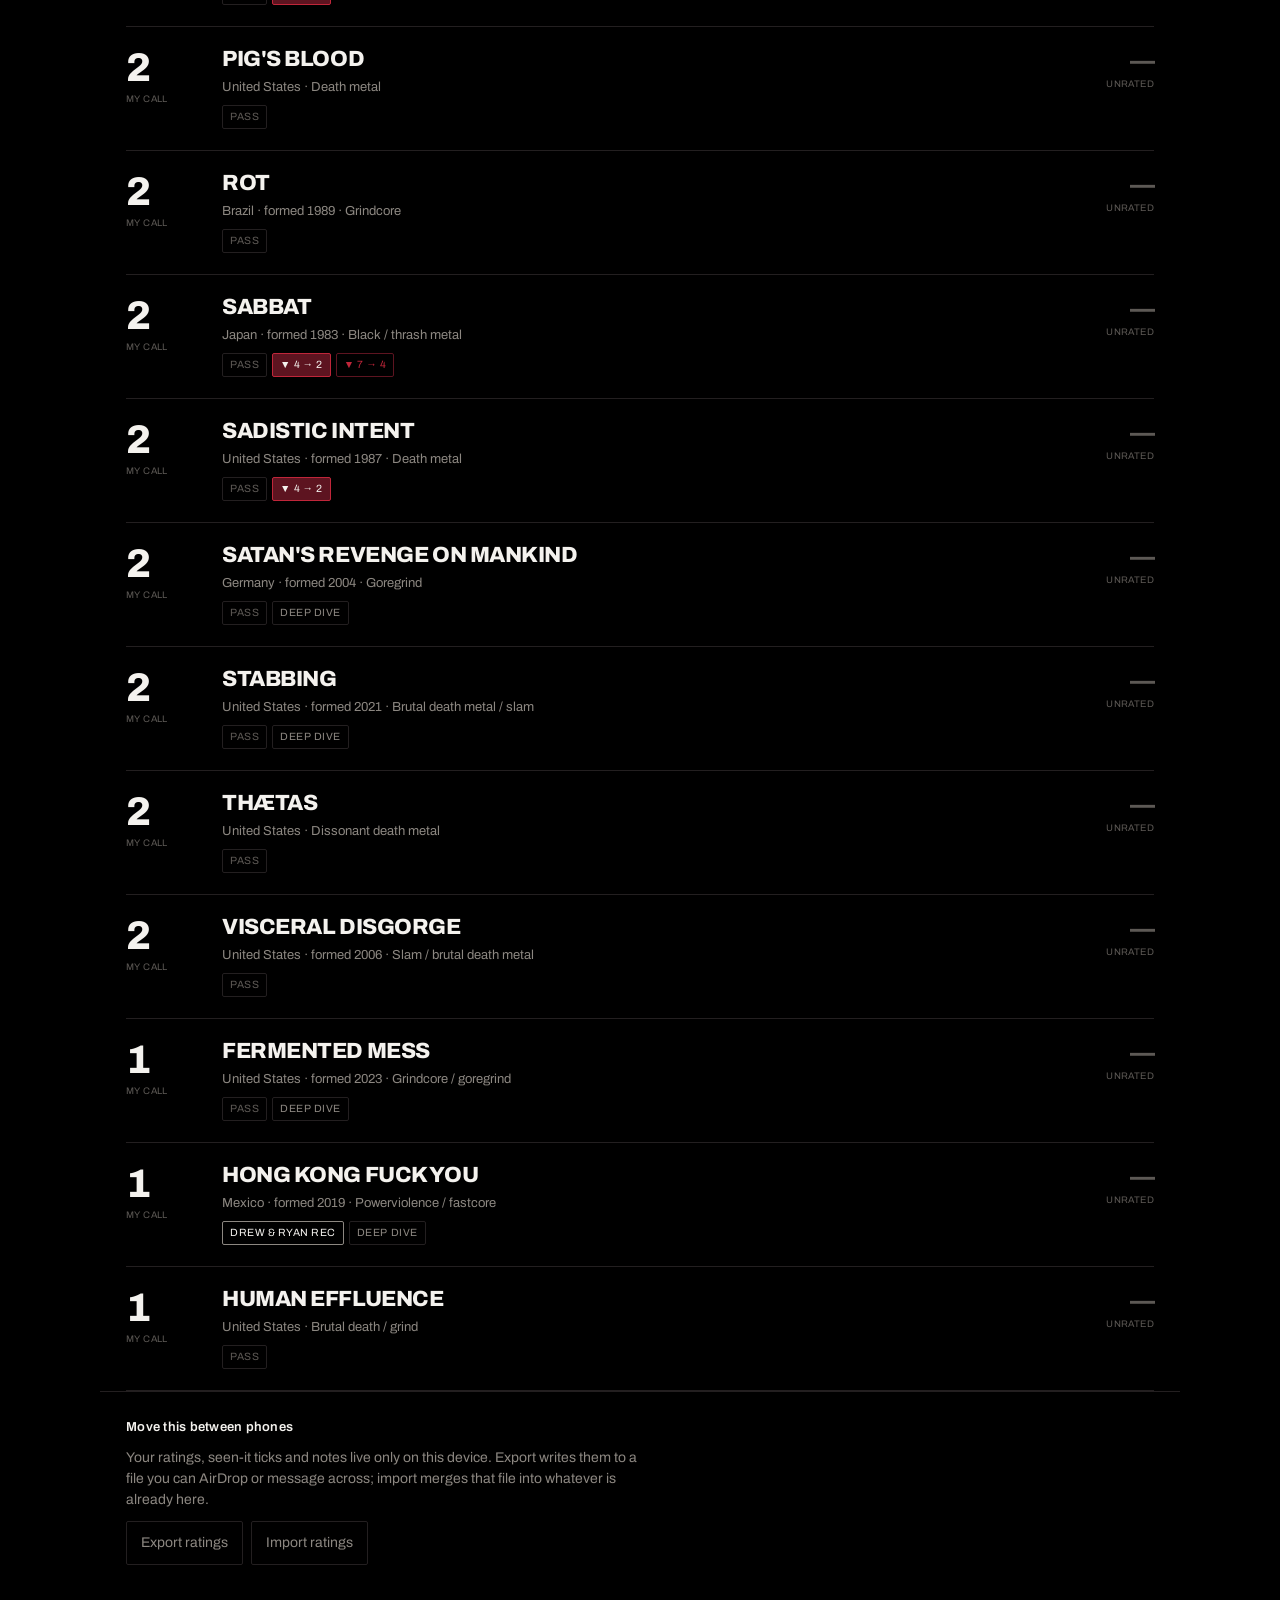
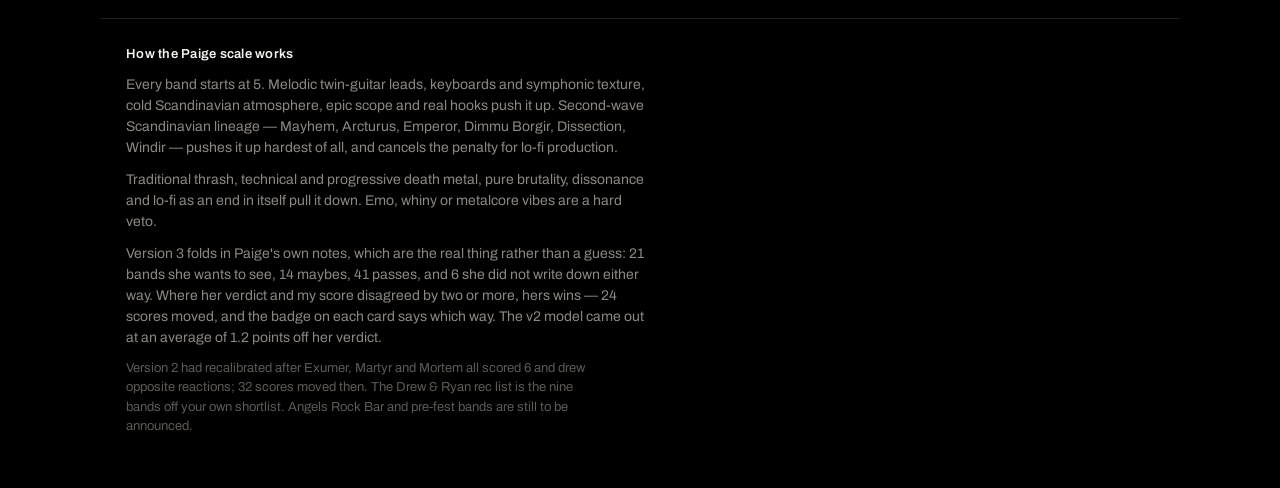
==== commit ab8bcce9: "Fold Paige's own notes into the app as v3 Her notes are the real reaction rather than a prediction, " ====
--- a/mdf/index.html
+++ b/mdf/index.html
@@ -34,6 +34,7 @@
       <option value="name">Sort: band A&ndash;Z</option>
       <option value="country">Sort: country A&ndash;Z</option>
       <option value="formed">Sort: year formed</option>
+      <option value="verdict">Sort: verdict</option>
     </select>
   </div>
   <div class="chips" role="group" aria-label="Filters">
@@ -41,8 +42,9 @@
     <button class="chip" data-filter="p8">8+</button>
     <button class="chip" data-filter="p6">6+</button>
     <button class="chip" data-filter="sets">Special sets</button>
-    <button class="chip" data-filter="moved">Moved in v2</button>
-    <button class="chip" data-filter="unrated">Paige hasn't rated</button>
+    <button class="chip" data-filter="rec">Drew &amp; Ryan</button>
+    <button class="chip" data-filter="moved">Rescored</button>
+    <button class="chip" data-filter="unrated">No score yet</button>
     <span class="count" id="count"></span>
   </div>
 </div>
@@ -69,9 +71,13 @@
     lo-fi production.</p>
   <p>Traditional thrash, technical and progressive death metal, pure brutality, dissonance and lo-fi as an end
     in itself pull it down. Emo, whiny or metalcore vibes are a hard veto.</p>
-  <p class="fine">Version 2 of the model, recalibrated after Exumer, Martyr and Mortem all scored 6 and drew
-    opposite reactions. 32 of the 82 scores moved: 2 up, 30 down. Angels Rock Bar and pre-fest bands are
-    still to be announced.</p>
+  <p>Version 3 folds in Paige's own notes, which are the real thing rather than a guess: 21 bands she wants
+    to see, 14 maybes, 41 passes, and 6 she did not write down either way. Where her verdict and my score
+    disagreed by two or more, hers wins &mdash; 24 scores moved, and the badge on each card says which way.
+    The v2 model came out at an average of 1.2 points off her verdict.</p>
+  <p class="fine">Version 2 had recalibrated after Exumer, Martyr and Mortem all scored 6 and drew opposite
+    reactions; 32 scores moved then. The Drew &amp; Ryan rec list is the nine bands off your own shortlist.
+    Angels Rock Bar and pre-fest bands are still to be announced.</p>
 </footer>
 
 <script src="./app.js"></script>
--- a/mdf/app.css
+++ b/mdf/app.css
@@ -218,6 +218,12 @@
   border-radius:2px;
 }
 .tag.down{color:var(--blood);border-color:var(--bloodlow)}
+/* Paige's own verdict is the strongest signal on the card, so it is the one filled tag. */
+.tag.v-want{color:#fff;background:var(--blood);border-color:var(--blood);font-weight:600}
+.tag.v-maybe{color:var(--ink);border-color:var(--dim)}
+.tag.v-pass{color:var(--dimmer);border-color:var(--rule)}
+.tag.rec{color:var(--ink);border-color:var(--dim)}
+.tag.v3{color:var(--ink);background:var(--bloodlow);border-color:var(--blood)}
 .tag.up{color:#9ecf9a;border-color:#2c3f2b}
 .tag.seentag{color:var(--ink);border-color:var(--dimmer)}
 
@@ -249,6 +255,25 @@
   font-size:14px;
 }
 .revision .label{color:var(--blood);font-weight:600}
+.revision.v3note{color:var(--ink)}
+.quote{
+  font-family:var(--serif);
+  font-style:italic;
+  font-size:17px;
+  color:var(--ink);
+  border-left:2px solid var(--blood);
+  padding-left:12px;
+}
+.quote .attrib{
+  display:block;
+  margin-top:5px;
+  font-family:var(--sans);
+  font-style:normal;
+  font-size:11px;
+  letter-spacing:.06em;
+  text-transform:uppercase;
+  color:var(--dimmer);
+}
 
 fieldset{border:0;margin:16px 0 0;padding:0}
 legend{
